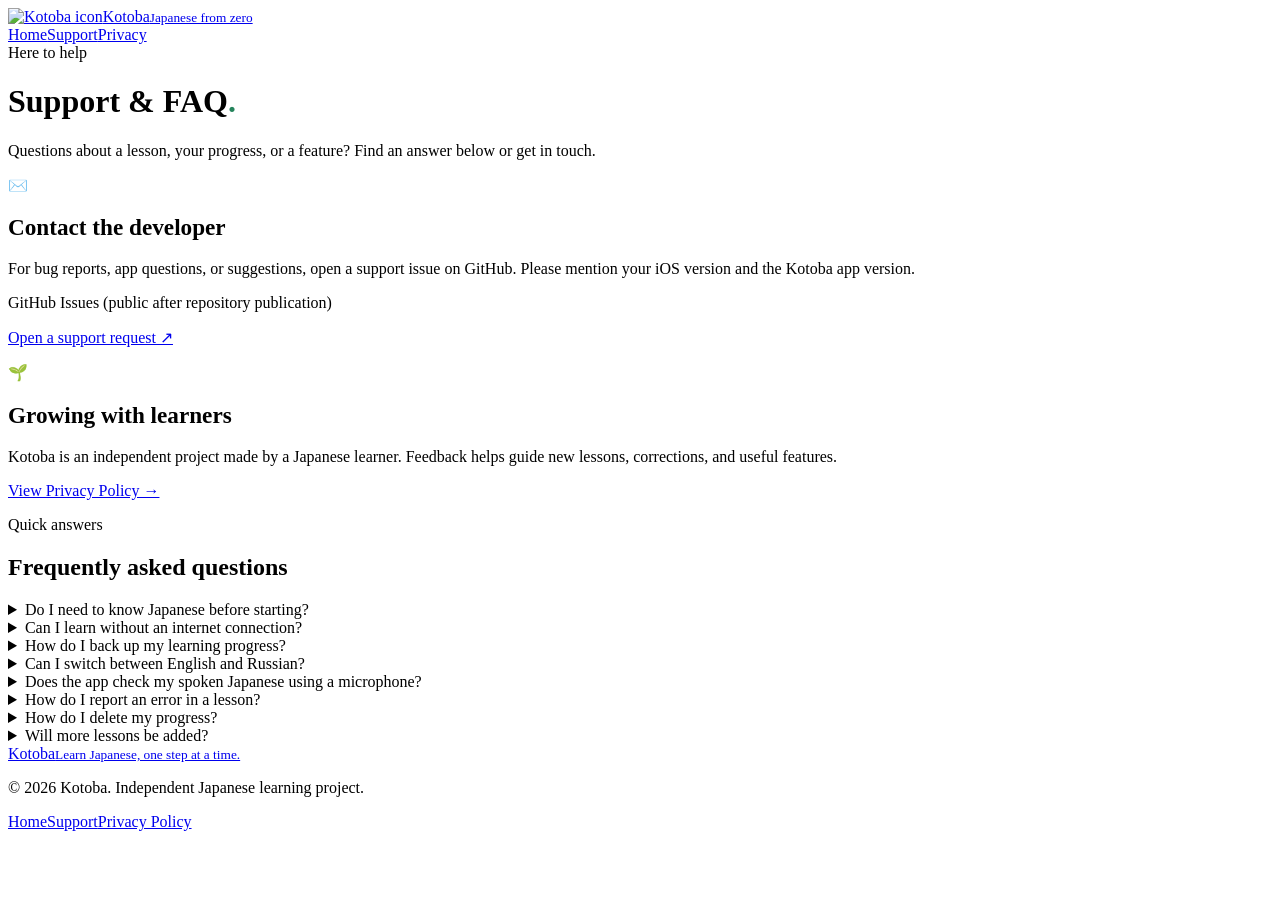
==== support.html @ 6ec752ef "Add Kotoba support.html" ====
<!doctype html><html lang="en"><head><meta charset="utf-8"><meta name="viewport" content="width=device-width,initial-scale=1"><meta name="theme-color" content="#176647"><title>Support — Kotoba</title><meta name="description" content="Find help, answers to frequently asked questions and contact information for Kotoba: Japanese From Zero."><link rel="icon" href="assets/kotoba-icon.svg"><link rel="stylesheet" href="assets/styles.css"></head><body>
<header class="topbar"><div class="container topbar-inner"><a class="brand" href="index.html"><img src="assets/kotoba-icon.svg" alt="Kotoba icon"><span>Kotoba<small>Japanese from zero</small></span></a><nav aria-label="Main navigation"><a href="index.html">Home</a><a href="support.html" aria-current="page">Support</a><a href="privacy.html">Privacy</a></nav></div></header>
<main><div class="container"><header class="pagehead"><div class="eyebrow">Here to help</div><h1>Support & FAQ<span style="color:#25845c">.</span></h1><p class="subtitle">Questions about a lesson, your progress, or a feature? Find an answer below or get in touch.</p></header>
<div class="support-grid"><section class="support-card"><div class="icon" aria-hidden="true">✉️</div><h2 style="font-size:1.45rem">Contact the developer</h2><p>For bug reports, app questions, or suggestions, open a support issue on GitHub. Please mention your iOS version and the Kotoba app version.</p><p class="contact">GitHub Issues (public after repository publication)</p><p><a href="https://github.com/ukrbanditos-svg/kotoba/issues/new" target="_blank" rel="noopener noreferrer" class="btn primary">Open a support request ↗</a></p></section><section class="support-card"><div class="icon" aria-hidden="true">🌱</div><h2 style="font-size:1.45rem">Growing with learners</h2><p>Kotoba is an independent project made by a Japanese learner. Feedback helps guide new lessons, corrections, and useful features.</p><p><a href="privacy.html" class="btn ghost">View Privacy Policy →</a></p></section></div>
<section class="faq"><div class="eyebrow">Quick answers</div><h2>Frequently asked questions</h2>
<details><summary>Do I need to know Japanese before starting?</summary><div class="answer">No. Kotoba is designed for absolute beginners. The lessons introduce sentence structures and useful words from the ground up.</div></details>
<details><summary>Can I learn without an internet connection?</summary><div class="answer">The native app bundles its lessons and vocabulary for offline use. Pronunciation playback depends on the Japanese speech voices available in iOS.</div></details>
<details><summary>How do I back up my learning progress?</summary><div class="answer">In Kotoba, open <strong>More → Save / Transfer Progress</strong> and choose Export Progress. Save the JSON file somewhere safe. To restore it, use the import option in the same section. Importing replaces the current progress, so export a copy first.</div></details>
<details><summary>Can I switch between English and Russian?</summary><div class="answer">Yes. Open the More tab and select your preferred language. Your completed lessons and review progress are shared between the two language interfaces.</div></details>
<details><summary>Does the app check my spoken Japanese using a microphone?</summary><div class="answer">Not yet. You can listen and repeat Japanese examples, but the current app does not score your pronunciation using microphone recordings.</div></details>
<details><summary>How do I report an error in a lesson?</summary><div class="answer">Send the lesson number, the phrase or exercise involved, and what seems incorrect through the support link above. This makes it easier to reproduce and fix.</div></details>
<details><summary>How do I delete my progress?</summary><div class="answer">Learning progress is stored locally. Deleting the app generally removes the app's local data. Any exported backup files or iOS backups are separate and may need to be deleted individually.</div></details>
<details><summary>Will more lessons be added?</summary><div class="answer">The creator is learning Japanese alongside the community and plans to improve Kotoba over time. Future content and features are not guaranteed on a fixed schedule.</div></details>
</section></div></main>
<footer class="footer"><div class="container footer-main"><div><a class="brand" href="index.html"><img src="assets/kotoba-icon.svg" alt=""><span>Kotoba<small>Learn Japanese, one step at a time.</small></span></a><p>© 2026 Kotoba. Independent Japanese learning project.</p></div><div class="footer-links"><a href="index.html">Home</a><a href="support.html">Support</a><a href="privacy.html">Privacy Policy</a></div></div></footer>
</body></html>
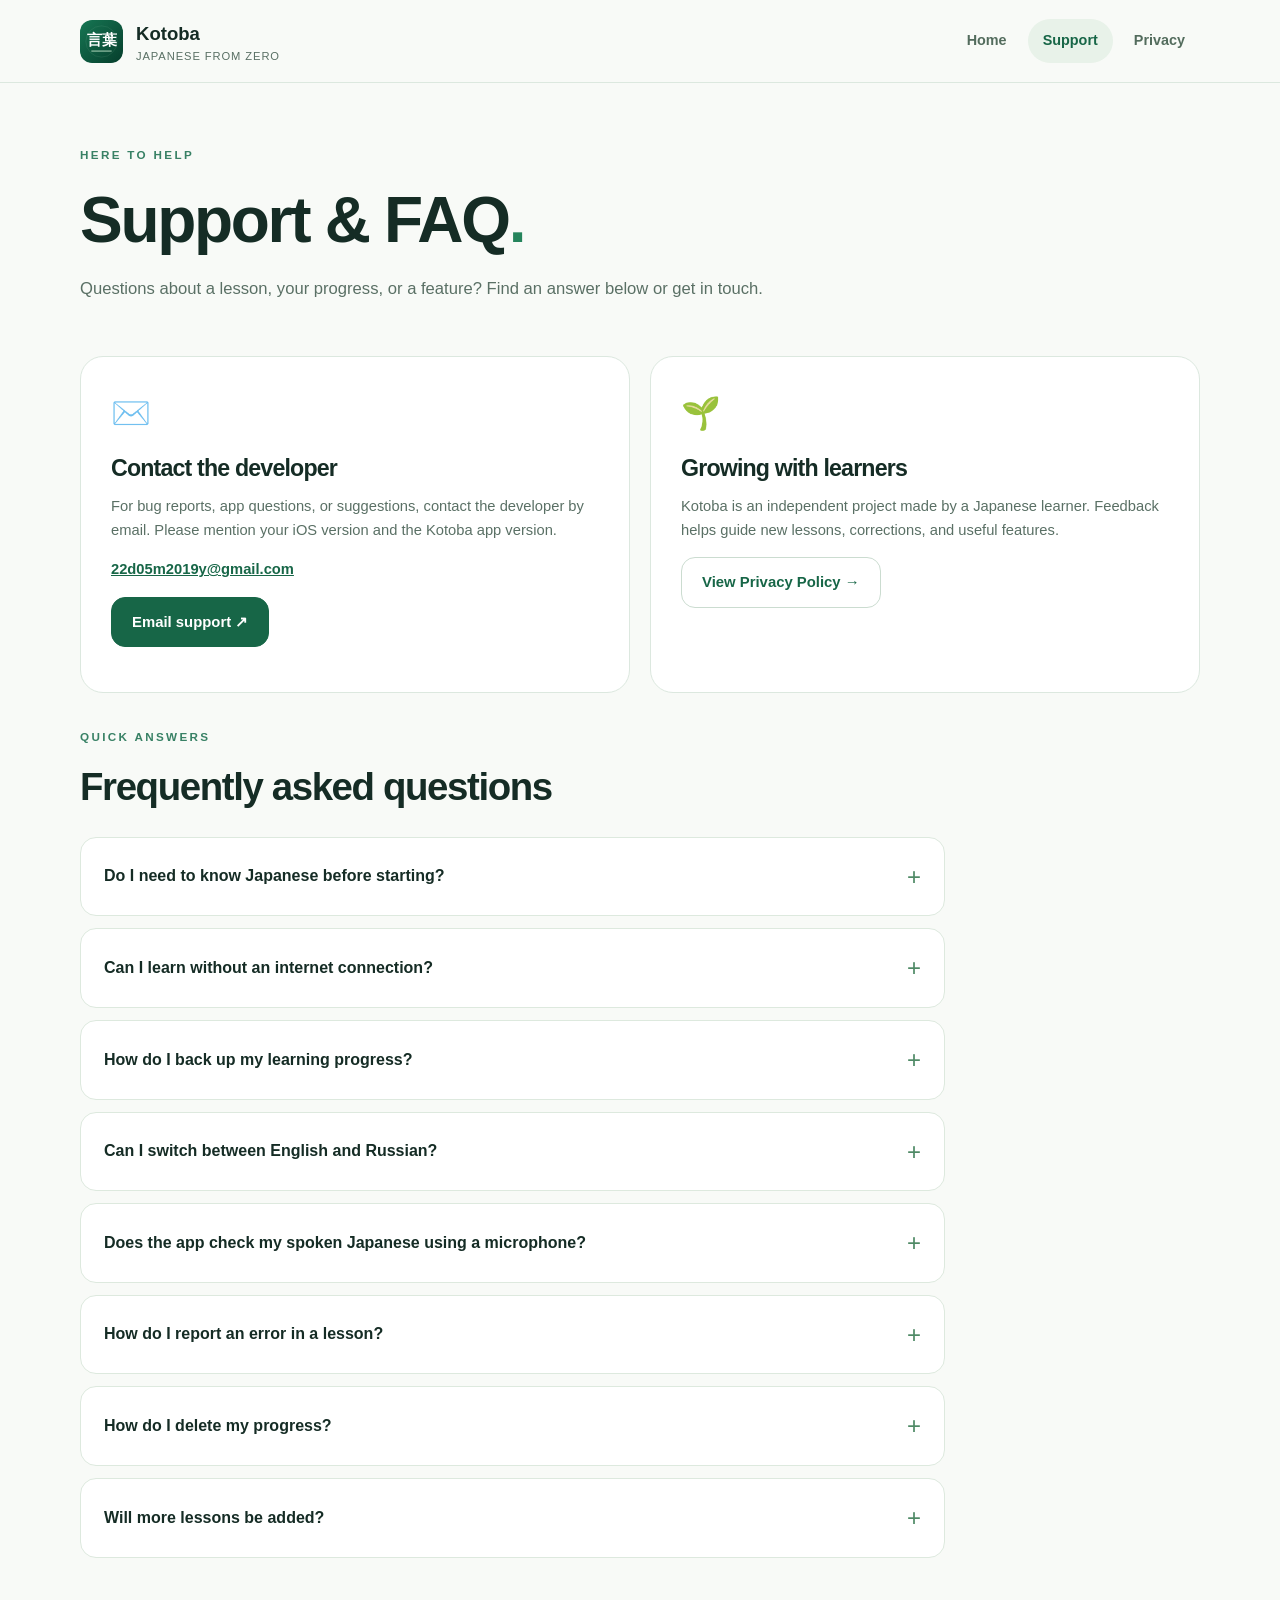
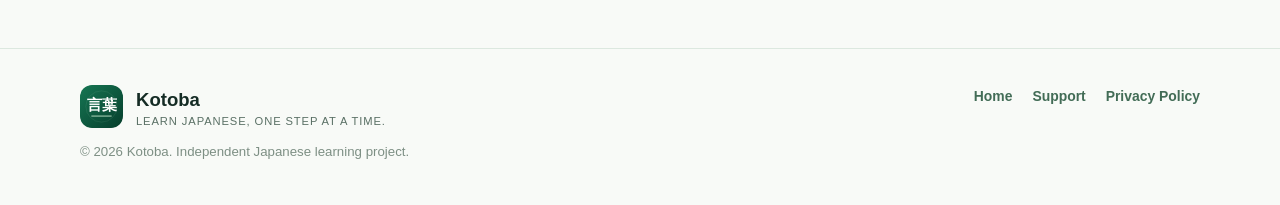
==== commit af052ae8: "Add Kotoba developer support email" ====
--- a/support.html
+++ b/support.html
@@ -1,14 +1,14 @@
 <!doctype html><html lang="en"><head><meta charset="utf-8"><meta name="viewport" content="width=device-width,initial-scale=1"><meta name="theme-color" content="#176647"><title>Support — Kotoba</title><meta name="description" content="Find help, answers to frequently asked questions and contact information for Kotoba: Japanese From Zero."><link rel="icon" href="assets/kotoba-icon.svg"><link rel="stylesheet" href="assets/styles.css"></head><body>
 <header class="topbar"><div class="container topbar-inner"><a class="brand" href="index.html"><img src="assets/kotoba-icon.svg" alt="Kotoba icon"><span>Kotoba<small>Japanese from zero</small></span></a><nav aria-label="Main navigation"><a href="index.html">Home</a><a href="support.html" aria-current="page">Support</a><a href="privacy.html">Privacy</a></nav></div></header>
 <main><div class="container"><header class="pagehead"><div class="eyebrow">Here to help</div><h1>Support & FAQ<span style="color:#25845c">.</span></h1><p class="subtitle">Questions about a lesson, your progress, or a feature? Find an answer below or get in touch.</p></header>
-<div class="support-grid"><section class="support-card"><div class="icon" aria-hidden="true">✉️</div><h2 style="font-size:1.45rem">Contact the developer</h2><p>For bug reports, app questions, or suggestions, open a support issue on GitHub. Please mention your iOS version and the Kotoba app version.</p><p class="contact">GitHub Issues (public after repository publication)</p><p><a href="https://github.com/ukrbanditos-svg/kotoba/issues/new" target="_blank" rel="noopener noreferrer" class="btn primary">Open a support request ↗</a></p></section><section class="support-card"><div class="icon" aria-hidden="true">🌱</div><h2 style="font-size:1.45rem">Growing with learners</h2><p>Kotoba is an independent project made by a Japanese learner. Feedback helps guide new lessons, corrections, and useful features.</p><p><a href="privacy.html" class="btn ghost">View Privacy Policy →</a></p></section></div>
+<div class="support-grid"><section class="support-card"><div class="icon" aria-hidden="true">✉️</div><h2 style="font-size:1.45rem">Contact the developer</h2><p>For bug reports, app questions, or suggestions, contact the developer by email. Please mention your iOS version and the Kotoba app version.</p><p class="contact"><a href="mailto:22d05m2019y@gmail.com">22d05m2019y@gmail.com</a></p><p><a href="mailto:22d05m2019y@gmail.com?subject=Kotoba%20Support" class="btn primary">Email support ↗</a></p></section><section class="support-card"><div class="icon" aria-hidden="true">🌱</div><h2 style="font-size:1.45rem">Growing with learners</h2><p>Kotoba is an independent project made by a Japanese learner. Feedback helps guide new lessons, corrections, and useful features.</p><p><a href="privacy.html" class="btn ghost">View Privacy Policy →</a></p></section></div>
 <section class="faq"><div class="eyebrow">Quick answers</div><h2>Frequently asked questions</h2>
 <details><summary>Do I need to know Japanese before starting?</summary><div class="answer">No. Kotoba is designed for absolute beginners. The lessons introduce sentence structures and useful words from the ground up.</div></details>
 <details><summary>Can I learn without an internet connection?</summary><div class="answer">The native app bundles its lessons and vocabulary for offline use. Pronunciation playback depends on the Japanese speech voices available in iOS.</div></details>
 <details><summary>How do I back up my learning progress?</summary><div class="answer">In Kotoba, open <strong>More → Save / Transfer Progress</strong> and choose Export Progress. Save the JSON file somewhere safe. To restore it, use the import option in the same section. Importing replaces the current progress, so export a copy first.</div></details>
 <details><summary>Can I switch between English and Russian?</summary><div class="answer">Yes. Open the More tab and select your preferred language. Your completed lessons and review progress are shared between the two language interfaces.</div></details>
 <details><summary>Does the app check my spoken Japanese using a microphone?</summary><div class="answer">Not yet. You can listen and repeat Japanese examples, but the current app does not score your pronunciation using microphone recordings.</div></details>
-<details><summary>How do I report an error in a lesson?</summary><div class="answer">Send the lesson number, the phrase or exercise involved, and what seems incorrect through the support link above. This makes it easier to reproduce and fix.</div></details>
+<details><summary>How do I report an error in a lesson?</summary><div class="answer">Send the lesson number, the phrase or exercise involved, and what seems incorrect by email using the contact address above. This makes it easier to reproduce and fix.</div></details>
 <details><summary>How do I delete my progress?</summary><div class="answer">Learning progress is stored locally. Deleting the app generally removes the app's local data. Any exported backup files or iOS backups are separate and may need to be deleted individually.</div></details>
 <details><summary>Will more lessons be added?</summary><div class="answer">The creator is learning Japanese alongside the community and plans to improve Kotoba over time. Future content and features are not guaranteed on a fixed schedule.</div></details>
 </section></div></main>
--- a/assets/styles.css
+++ b/assets/styles.css
@@ -0,0 +1,2 @@
+:root{--bg:#f8faf7;--paper:#fff;--ink:#152c25;--muted:#5a7065;--line:#dce8df;--green:#176647;--bright:#1f9166;--mint:#e8f7ee;--shadow:0 16px 50px rgba(28,72,51,.08)}*{box-sizing:border-box}html{scroll-behavior:smooth}body{margin:0;background:var(--bg);font-family:-apple-system,BlinkMacSystemFont,"Segoe UI",Inter,sans-serif;color:var(--ink);line-height:1.65;-webkit-font-smoothing:antialiased}a{color:inherit}a:focus-visible,summary:focus-visible{outline:3px solid #f0aa4a;outline-offset:4px}p{margin:0 0 15px}h1,h2,h3{line-height:1.16;letter-spacing:-.036em;margin:0}h1{font-size:clamp(2.9rem,6vw,5.6rem);font-weight:800}h2{font-size:clamp(1.65rem,3vw,2.7rem)}h3{font-size:1.14rem}ul{margin:10px 0 16px;padding-left:22px}li{margin-bottom:9px}.container{width:min(1120px,calc(100% - 40px));margin:0 auto}.topbar{position:sticky;top:0;z-index:20;background:rgba(248,250,247,.93);border-bottom:1px solid var(--line);backdrop-filter:blur(15px)}.topbar-inner{display:flex;align-items:center;justify-content:space-between;gap:18px;min-height:82px}.brand{display:flex;gap:13px;align-items:center;text-decoration:none;font-weight:800;font-size:1.16rem}.brand img{width:43px;height:43px;border-radius:12px}.brand small{font-size:.7rem;color:var(--muted);display:block;font-weight:500;letter-spacing:.08em;text-transform:uppercase;line-height:1.2}nav{display:flex;align-items:center;flex-wrap:wrap;gap:6px}nav a{font-size:.9rem;padding:10px 15px;color:#536c5d;text-decoration:none;border-radius:100px;font-weight:600}nav a:hover,nav a[aria-current="page"]{background:#e8f2e9;color:var(--green)}.eyebrow{font-size:.73rem;letter-spacing:.2em;text-transform:uppercase;font-weight:800;color:#388165;margin-bottom:19px}.tag{display:inline-flex;align-items:center;gap:8px;font-size:.82rem;font-weight:700;color:var(--green);background:#e2f4e8;border:1px solid #c3e9ce;border-radius:100px;padding:8px 13px}.tag .dot{width:7px;height:7px;background:#18a368;border-radius:50%}.hero{padding:80px 0 75px;position:relative;overflow:hidden}.hero::after{content:"";position:absolute;width:680px;height:680px;background:radial-gradient(circle,#d8f3dc 0%,transparent 70%);right:-290px;top:-140px;z-index:-1}.hero-grid{display:grid;grid-template-columns:1.05fr .95fr;align-items:center;gap:58px}.hero-copy{position:relative;z-index:1}.hero h1 span{color:var(--green)}.lead{font-size:1.12rem;color:var(--muted);max-width:530px;margin:25px 0 31px;line-height:1.75}.actions{display:flex;flex-wrap:wrap;gap:12px}.btn{display:inline-flex;align-items:center;justify-content:center;gap:9px;min-height:49px;padding:12px 20px;border-radius:14px;text-decoration:none;font-weight:700;font-size:.93rem;border:1px solid var(--green);transition:transform .15s,background .15s}.btn:hover{transform:translateY(-2px)}.btn.primary{background:var(--green);color:white}.btn.ghost{border-color:#cbdcd0;color:var(--green);background:#fff}.tiny-note{color:#6c7f72;font-size:.82rem;margin-top:17px}.phone-stage{min-height:480px;display:flex;justify-content:center;align-items:center;position:relative}.float-kana{position:absolute;right:0;top:23px;border:1px solid #c9e6d4;box-shadow:var(--shadow);border-radius:22px;background:#fff;transform:rotate(12deg);font-size:3rem;padding:18px 23px;color:var(--green)}.float-kana em{font-size:.63rem;color:#7b9381;display:block;font-style:normal;text-align:center;line-height:1}.phone{background:#fff;border:9px solid #16372a;width:290px;height:555px;border-radius:46px;box-shadow:15px 26px 80px #185b3830;transform:rotate(-5deg);padding:13px 17px 20px;position:relative}.phone .notch{width:92px;height:19px;background:#16372a;border-radius:0 0 14px 14px;margin:-14px auto 27px}.phone .mini-top{display:flex;justify-content:space-between;color:#61756a;font-size:.72rem;font-weight:650}.phone .phone-title{font-size:1.65rem;font-weight:800;line-height:1.18;margin-top:23px}.phone .phone-title small{font-size:.77rem;color:#537862;font-weight:600;display:block;margin-bottom:5px}.progressbar{height:8px;background:#e3eee6;border-radius:20px;overflow:hidden;margin-top:16px}.progressbar span{display:block;width:25%;height:100%;background:var(--green)}.learning-card{background:#e6f5eb;border:1px solid #cde7d3;border-radius:20px;margin-top:27px;padding:20px 15px;text-align:center}.learning-card .jp{font-size:1.57rem;font-weight:800;color:#154d34}.learning-card .rom{color:#3c8060;font-size:.86rem;margin:5px}.learning-card .meaning{font-size:.91rem;font-weight:650}.phone .choice{border:1px solid #d8e8de;padding:11px 13px;border-radius:12px;margin:10px 0;font-size:.84rem;font-weight:650}.phone .choice.selected{border-color:#66ba81;background:#f0f8f1}.phone .bottom{position:absolute;bottom:18px;left:20px;right:20px;border-top:1px solid #e7eee8;padding-top:12px;display:flex;justify-content:space-around;color:#5e7867;font-size:.68rem}.kpis{display:grid;grid-template-columns:repeat(3,1fr);gap:16px;margin-top:14px;margin-bottom:80px}.kpi{background:#fff;border:1px solid var(--line);border-radius:20px;padding:25px}.kpi strong{display:block;font-size:2.15rem;line-height:1.2;letter-spacing:-.045em;color:var(--green)}.kpi span{color:#65776b;font-size:.88rem}.section{padding:60px 0 85px}.section.alt{background:#eff5ee;border-top:1px solid #e2ebe0;border-bottom:1px solid #e2ebe0}.section-intro{max-width:650px;margin:0 0 32px}.section-intro p{color:var(--muted);font-size:1.04rem;margin-top:12px}.features{display:grid;grid-template-columns:repeat(3,1fr);gap:16px}.feature{padding:26px;border:1px solid var(--line);border-radius:22px;background:#fff;min-height:210px}.feature .symbol{font-size:1.48rem;background:#e6f4ea;border-radius:13px;width:48px;height:48px;display:grid;place-items:center;margin-bottom:20px}.feature p{color:var(--muted);font-size:.9rem;margin-top:8px}.story{display:grid;grid-template-columns:1.2fr .8fr;gap:35px;align-items:center;border:1px solid #cce4d1;background:linear-gradient(125deg,#e9f7ed,#f9fff9);border-radius:28px;padding:43px}.story p{color:#547364;margin-top:16px;max-width:600px}.quote-visual{font-weight:800;color:#14633f;font-size:clamp(3rem,7vw,5rem);text-align:center}.quote-visual small{display:block;font-size:.78rem;color:#649777;letter-spacing:.17em;text-transform:uppercase;margin-top:7px}.footer{border-top:1px solid var(--line);padding:36px 0 42px}.footer-main{display:flex;align-items:flex-start;justify-content:space-between;gap:25px}.footer p{font-size:.83rem;color:#7d8f84;margin:12px 0 0}.footer-links{display:flex;flex-wrap:wrap;gap:20px}.footer-links a{color:#426c56;text-decoration:none;font-size:.87rem;font-weight:650}.pagehead{padding:62px 0 42px}.pagehead h1{font-size:clamp(2.4rem,5vw,4rem)}.pagehead .subtitle{max-width:720px;color:var(--muted);font-size:1.04rem;margin:17px 0 0}.prose-layout{display:grid;grid-template-columns:235px minmax(0,1fr);gap:36px;padding-bottom:110px}.toc{position:sticky;top:115px;height:max-content;border-radius:18px;padding:20px 16px;background:#f0f6f0;border:1px solid #dfeadd}.toc b{display:block;font-size:.76rem;letter-spacing:.1em;text-transform:uppercase;color:#6d8877;margin:0 12px 10px}.toc a{display:block;padding:8px 12px;color:#546d5e;text-decoration:none;font-size:.83rem;border-radius:8px}.toc a:hover{background:white;color:var(--green)}.prose{background:white;border:1px solid var(--line);border-radius:24px;padding:38px 44px;box-shadow:0 5px 25px #193e2008}.prose section{scroll-margin-top:115px}.prose section+section{border-top:1px solid #e5eee5;margin-top:30px;padding-top:30px}.prose h2{font-size:1.36rem;margin-bottom:13px}.prose p,.prose li{color:#526a5b;font-size:.96rem}.prose a{color:var(--green);text-underline-offset:3px}.notice{background:#eef8f0;border:1px solid #d2e9d6;border-radius:15px;padding:16px 18px;color:#315f45;font-size:.9rem;margin:24px 0}.support-grid{display:grid;grid-template-columns:1fr 1fr;gap:20px;margin:12px 0 34px}.support-card{background:white;border:1px solid var(--line);border-radius:23px;padding:30px}.support-card .icon{font-size:2rem;margin-bottom:15px}.support-card p{color:var(--muted);margin-top:12px;font-size:.92rem}.support-card .contact{color:var(--green);font-weight:750;word-break:break-word}.faq{max-width:865px;margin-bottom:90px}details{border:1px solid #dde9de;background:white;border-radius:16px;margin:12px 0;overflow:hidden}summary{padding:19px 23px;cursor:pointer;font-weight:700;list-style:none;display:flex;align-items:center;justify-content:space-between;gap:20px}summary::-webkit-details-marker{display:none}summary::after{content:'+';font-size:1.5rem;font-weight:400;color:#4f8a66}details[open] summary::after{content:'−'}details .answer{border-top:1px solid #e8f0e8;padding:16px 23px 21px;color:#526a5b;font-size:.95rem}.faq h2{margin-bottom:27px}
+@media(max-width:900px){.hero-grid{grid-template-columns:1fr;gap:15px}.hero{padding:56px 0}.hero-copy{max-width:650px}.phone-stage{min-height:425px}.phone{transform:rotate(-3deg) scale(.78)}.float-kana{right:13%;top:35px}.features{grid-template-columns:repeat(2,1fr)}.prose-layout{grid-template-columns:1fr}.toc{position:static}.toc a{display:inline-block}.story{grid-template-columns:1fr}.quote-visual{text-align:left}}@media(max-width:600px){.container{width:min(100% - 28px,1120px)}.topbar-inner{min-height:72px}.brand{font-size:1.07rem}.brand img{width:38px;height:38px}.brand small{font-size:.58rem}nav{gap:1px}nav a{padding:7px 8px;font-size:.75rem}.hero{padding:43px 0 26px}.hero h1{font-size:3rem}.lead{font-size:1rem;margin:19px 0 23px}.btn{width:100%}.actions{width:100%}.phone-stage{min-height:397px}.phone{transform:scale(.66) rotate(-3deg)}.float-kana{right:3%;top:40px;transform:scale(.8) rotate(12deg)}.kpis{grid-template-columns:repeat(3,1fr);gap:8px;margin-bottom:35px}.kpi{padding:17px 10px}.kpi strong{font-size:1.7rem}.kpi span{font-size:.74rem}.section{padding:52px 0}.features{grid-template-columns:1fr}.feature{min-height:0}.story{padding:28px}.footer-main{flex-direction:column}.pagehead{padding:48px 0 30px}.prose{padding:25px 20px}.prose-layout{gap:17px;padding-bottom:65px}.support-grid{grid-template-columns:1fr}.support-card{padding:25px}}@media(prefers-reduced-motion:reduce){html{scroll-behavior:auto}.btn{transition:none}.btn:hover{transform:none}}
